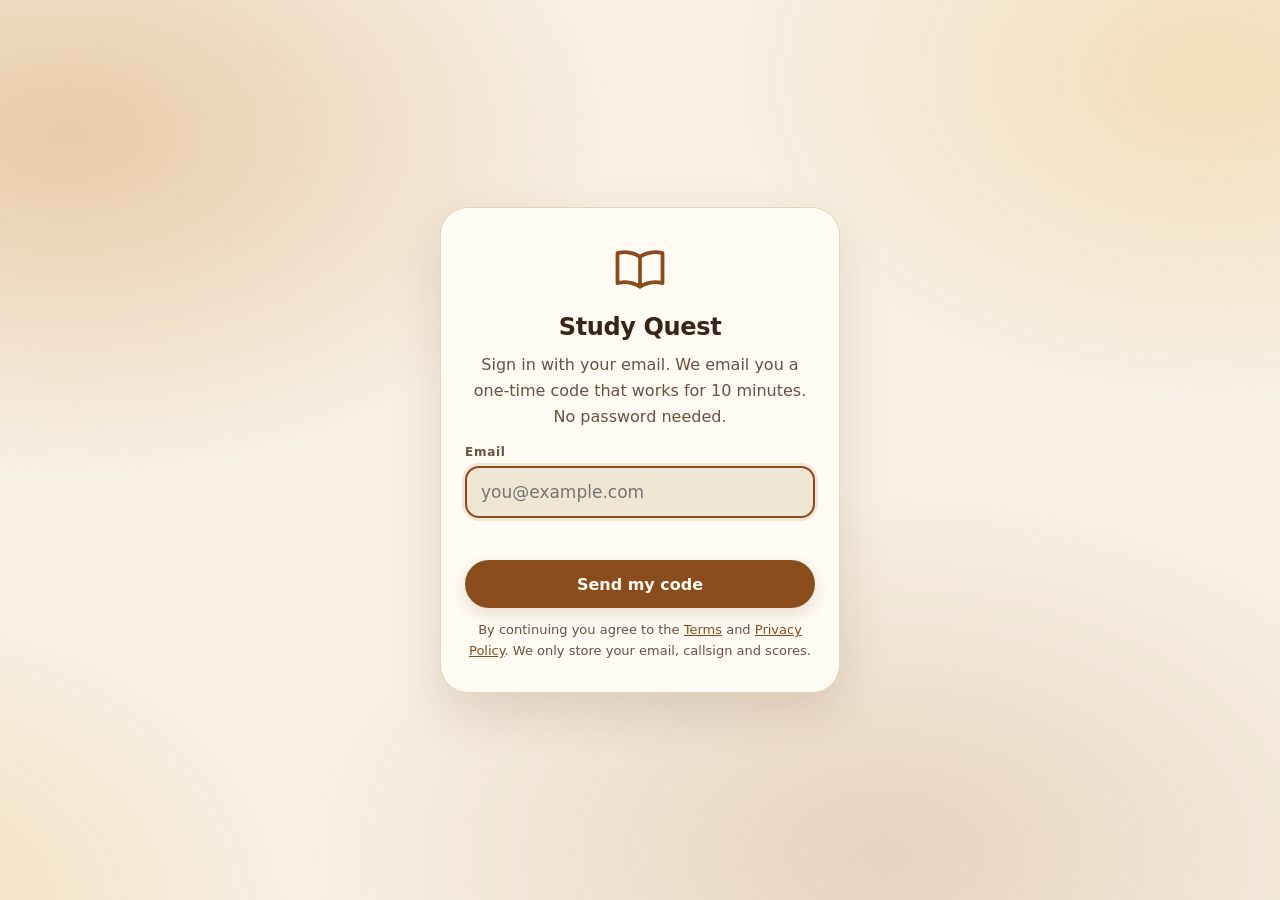
==== index.html @ d28bd45b "Add files via upload" ====
<!doctype html>
<html lang="en"><head><meta charset="utf-8"><meta http-equiv="Content-Security-Policy" content="default-src 'none'; script-src 'self'; style-src 'self' 'unsafe-inline'; font-src 'self'; img-src 'self' data:; connect-src 'self' https://*.supabase.co; base-uri 'none'; form-action 'none'; manifest-src 'self'"><meta name="referrer" content="no-referrer"><meta name="viewport" content="width=device-width,initial-scale=1,viewport-fit=cover"><meta name="robots" content="noindex,nofollow"><title>Study Quest</title>
<meta name="color-scheme" content="light dark">
<meta name="theme-color" content="#1c120c">
<link rel="stylesheet" href="fonts.css">
<style>
:root{--bg:#f7f0e4;--bg2:#f0e6d4;--card:#fffaf2;--cardA:rgba(255,250,242,.94);--tx:#3a2417;--mut:#6a5140;--ac:#8a4c1c;--ac2:#a35f26;--bt:#fffaf2;--ok:#2f6b3a;--bad:#a8321f;--bd:#e4d4ba;--shadow:rgba(90,52,24,.14);--blob1:rgba(214,152,84,.42);--blob2:rgba(240,205,150,.55);--blob3:rgba(176,112,58,.22);--chip:rgba(196,130,60,.16);--carm:#b5702f;--track:#ecdcc3;
--fd:"Inter",system-ui,-apple-system,"Segoe UI",Roboto,sans-serif;--fb:"Inter",system-ui,-apple-system,"Segoe UI",Roboto,sans-serif;--ease:cubic-bezier(.22,1,.36,1);--spring:cubic-bezier(.34,1.4,.64,1)}
@media(prefers-color-scheme:dark){:root:not([data-theme="light"]){--bg:#1c120c;--bg2:#271911;--card:#2a1c13;--cardA:rgba(42,28,19,.94);--tx:#f6ead8;--mut:#cdb79e;--ac:#e8ae6a;--ac2:#d99a52;--bt:#2a1405;--ok:#8fd19a;--bad:#ff9d8a;--bd:#4a3322;--shadow:rgba(0,0,0,.4);--blob1:rgba(176,108,44,.34);--blob2:rgba(120,72,34,.4);--blob3:rgba(224,165,96,.14);--chip:rgba(232,174,106,.16);--carm:#e0a560;--track:#3d2a1b;color-scheme:dark}}
:root[data-theme="dark"]{--bg:#1c120c;--bg2:#271911;--card:#2a1c13;--cardA:rgba(42,28,19,.94);--tx:#f6ead8;--mut:#cdb79e;--ac:#e8ae6a;--ac2:#d99a52;--bt:#2a1405;--ok:#8fd19a;--bad:#ff9d8a;--bd:#4a3322;--shadow:rgba(0,0,0,.4);--blob1:rgba(176,108,44,.34);--blob2:rgba(120,72,34,.4);--blob3:rgba(224,165,96,.14);--chip:rgba(232,174,106,.16);--carm:#e0a560;--track:#3d2a1b;color-scheme:dark}
*{box-sizing:border-box;-webkit-tap-highlight-color:transparent}
html{height:100%;-webkit-text-size-adjust:100%;background:var(--bg)}
body{margin:0;min-height:100%;color:var(--tx);font:16px/1.6 var(--fb);overflow-x:hidden;background:transparent}
/* slow warm background: pre-softened radial gradients drifting with transform only (compositor, no filters) */
body::before,#auth::before{content:"";position:fixed;left:-30%;top:-30%;width:160%;height:160%;z-index:-1;pointer-events:none;will-change:transform;
 background:radial-gradient(38% 34% at 22% 28%,var(--blob1),transparent 70%),radial-gradient(34% 32% at 78% 24%,var(--blob2),transparent 70%),radial-gradient(40% 36% at 62% 78%,var(--blob3),transparent 70%),radial-gradient(30% 30% at 12% 82%,var(--blob2),transparent 70%);
 animation:drift 36s ease-in-out infinite alternate}
#auth::before{z-index:0}
button,input{font:inherit;color:inherit}
button{cursor:pointer;border:0;background:none;touch-action:manipulation}
a{color:inherit}
:focus-visible{outline:3px solid var(--ac);outline-offset:2px;border-radius:8px}
h1,h2,h3{font-family:var(--fd);margin:0;text-wrap:balance;letter-spacing:-.015em}
h2{font-size:22px;margin-bottom:6px;font-weight:700}
.mut{color:var(--mut)}
.skip{position:absolute;left:12px;top:-60px;z-index:100;background:var(--card);border:2px solid var(--ac);border-radius:12px;padding:10px 14px;font-weight:700}
.skip:focus{top:12px}
#hud{position:sticky;top:0;z-index:20;background:var(--cardA);backdrop-filter:blur(10px);-webkit-backdrop-filter:blur(10px);border-bottom:1px solid var(--bd);box-shadow:0 4px 18px var(--shadow)}
.row{display:flex;align-items:center;gap:10px;padding:8px max(16px,env(safe-area-inset-right,0px)) 8px max(16px,env(safe-area-inset-left,0px));max-width:1040px;margin:0 auto}
.brand{display:flex;align-items:center;gap:10px;font:700 19px var(--fd);letter-spacing:-.01em;white-space:nowrap;min-width:0;color:var(--tx)}
.brand svg{flex:none;color:var(--ac)}
.sp{flex:1}
.ib{flex:none;width:44px;height:44px;border-radius:50%;border:1px solid var(--bd);display:grid;place-items:center;font-size:18px;background:var(--card);color:var(--tx);box-shadow:0 2px 8px var(--shadow);transition:transform .3s var(--spring),box-shadow .3s var(--ease)}
.ib .sun{display:none}:root[data-theme="dark"] .ib .sun{display:block}:root[data-theme="dark"] .ib .moon{display:none}@media(prefers-color-scheme:dark){:root:not([data-theme="light"]) .ib .sun{display:block}:root:not([data-theme="light"]) .ib .moon{display:none}}
.ib:hover{box-shadow:0 4px 14px var(--shadow)}
.ib:active{transform:scale(.92)}
main{max-width:1040px;margin:0 auto;padding:28px max(16px,env(safe-area-inset-right,0px)) 96px max(16px,env(safe-area-inset-left,0px))}
main[hidden],#foot[hidden]{display:none}
h1{font-size:clamp(28px,6vw,42px);line-height:1.15;margin-bottom:8px;font-weight:800}
.lead{margin:0 0 26px;max-width:60ch;font-size:17px}
.glist{list-style:none;margin:0;padding:0;display:grid;grid-template-columns:repeat(auto-fill,minmax(min(100%,300px),1fr));gap:20px}
.glist li{min-width:0}
.gcard{position:relative;overflow:hidden;display:block;height:100%;text-decoration:none;background:var(--cardA);border:1px solid var(--bd);border-radius:24px;padding:22px 22px 20px;box-shadow:0 10px 30px var(--shadow);animation:slide .5s var(--ease) both;transition:transform .35s var(--ease),box-shadow .35s var(--ease)}
.gcard::before{content:"";position:absolute;left:0;right:0;top:0;height:6px;background:var(--g,var(--carm))}
.gcard:hover{transform:translateY(-4px);box-shadow:0 16px 38px var(--shadow)}
.ghead{display:flex;gap:14px;align-items:center}
.gico{flex:none;display:grid;place-items:center;width:54px;height:54px;border-radius:18px;background:var(--chip);font-size:28px}
.ghead h2{font-size:19px;margin:0;overflow-wrap:anywhere;line-height:1.25}
.gtest{font-size:14px;color:var(--mut)}
.gstats{display:flex;flex-wrap:wrap;gap:6px 16px;margin:16px 0 10px;font-size:14px}
.gstats b{font-size:17px;font-weight:800}
.bar{height:10px;background:var(--track);border-radius:9px;overflow:hidden}
.bar i{display:block;height:100%;width:0;background:var(--g,var(--carm));border-radius:9px;transition:width .6s var(--ease)}
.gprog{display:flex;justify-content:space-between;gap:8px;font-size:13px;color:var(--mut);margin-top:7px}
.gcta{margin-top:12px;font-weight:800;font-size:14px;color:var(--ac)}
.empty{background:var(--cardA);border:1px solid var(--bd);border-radius:24px;padding:24px;max-width:480px;box-shadow:0 10px 30px var(--shadow)}
.btn{min-height:48px;padding:10px 22px;border-radius:999px;font-weight:700;color:var(--bt);background:var(--ac);box-shadow:0 6px 16px var(--shadow);transition:transform .25s var(--ease),box-shadow .25s var(--ease)}
.btn:hover{transform:translateY(-1px);box-shadow:0 10px 22px var(--shadow)}
#foot{position:fixed;left:0;right:0;bottom:0;z-index:15;display:flex;justify-content:center;align-items:center;gap:0 8px;flex-wrap:wrap;padding:6px 16px max(6px,env(safe-area-inset-bottom,0px));font-size:13px;line-height:1;background:var(--cardA);border-top:1px solid var(--bd);backdrop-filter:blur(8px);-webkit-backdrop-filter:blur(8px)}
#foot a,#foot button{display:inline-flex;align-items:center;justify-content:center;box-sizing:border-box;height:36px;min-height:36px;margin:0;padding:0 8px;border:0;border-radius:8px;background:none;color:var(--mut);font:400 13px/1 var(--fb);text-decoration:underline;text-align:center;vertical-align:baseline;-webkit-appearance:none;appearance:none}
#foot a:hover,#foot button:hover{color:var(--tx)}
/* sign-in card (web.js markup, brown look) */
:root{padding-top:env(safe-area-inset-top,0px)}
#auth{position:fixed;inset:0;z-index:90;display:grid;place-items:center;background:var(--bg);padding:max(16px,env(safe-area-inset-top,0px)) max(16px,env(safe-area-inset-right,0px)) max(16px,env(safe-area-inset-bottom,0px)) max(16px,env(safe-area-inset-left,0px));overflow:auto}
#auth[hidden]{display:none}
.authcard{position:relative;z-index:1;width:100%;max-width:400px;background:var(--card);border:1px solid var(--bd);border-radius:28px;padding:30px 24px;text-align:center;box-shadow:0 20px 50px var(--shadow);animation:popin .45s var(--ease) both}
.authcard h2{margin:6px 0 6px;font-size:24px;font-weight:800}.authcard p{margin:0 0 14px}
.alogo{color:var(--ac);display:grid;place-items:center;height:64px}
.alogo svg{display:none}
.alogo::before{content:"";width:60px;height:60px;background:currentColor;-webkit-mask:url("data:image/svg+xml,%3Csvg xmlns=%22http://www.w3.org/2000/svg%22 viewBox=%220 0 64 64%22%3E%3Cpath d=%22M32 18C26 13 16 12 8 14v32c8-2 18-1 24 4 6-5 16-6 24-4V14c-8-2-18-1-24 4Z%22 fill=%22none%22 stroke=%22%23000%22 stroke-width=%224%22 stroke-linejoin=%22round%22/%3E%3Cpath d=%22M32 18v32%22 stroke=%22%23000%22 stroke-width=%224%22/%3E%3C/svg%3E") center/contain no-repeat;mask:url("data:image/svg+xml,%3Csvg xmlns=%22http://www.w3.org/2000/svg%22 viewBox=%220 0 64 64%22%3E%3Cpath d=%22M32 18C26 13 16 12 8 14v32c8-2 18-1 24 4 6-5 16-6 24-4V14c-8-2-18-1-24 4Z%22 fill=%22none%22 stroke=%22%23000%22 stroke-width=%224%22 stroke-linejoin=%22round%22/%3E%3Cpath d=%22M32 18v32%22 stroke=%22%23000%22 stroke-width=%224%22/%3E%3C/svg%3E") center/contain no-repeat}
.lab{display:block;text-align:left;font-size:12px;font-weight:800;letter-spacing:.06em;color:var(--mut);margin:6px 0 4px}
.ain{width:100%;min-height:52px;border-radius:14px;border:2px solid var(--bd);background:var(--bg2);padding:10px 14px;font-size:17px;color:var(--tx)}
.ain:focus{border-color:var(--ac);outline:none;box-shadow:0 0 0 3px var(--chip)}
.ain.code{text-align:center;font:700 26px var(--fd);letter-spacing:.3em}
.authcard .btn{width:100%;margin-top:8px}
.lnk{margin-top:12px;color:var(--ac);font-weight:700;text-decoration:underline;min-height:44px}
.err{color:var(--bad);min-height:22px;font-size:14px;margin:6px 0;font-weight:700}
.small{font-size:13px}
.spin{width:34px;height:34px;margin:8px auto 14px;border-radius:50%;border:3px solid var(--track);border-top-color:var(--ac);animation:spin 1s linear infinite}
.consent{margin:12px 0 0!important}.consent a{color:var(--ac)}
@keyframes spin{to{transform:rotate(360deg)}}
@keyframes drift{0%{transform:translate3d(-3%,-2%,0) rotate(0deg) scale(1)}50%{transform:translate3d(3%,2%,0) rotate(6deg) scale(1.06)}100%{transform:translate3d(-2%,4%,0) rotate(-4deg) scale(1.02)}}
@keyframes slide{from{opacity:0;transform:translateY(10px) scale(.985)}to{opacity:1;transform:none}}
@keyframes popin{0%{opacity:0;transform:scale(.94) translateY(6px)}100%{opacity:1;transform:none}}
@media(prefers-reduced-motion:reduce){*,*::before,*::after{animation-duration:.01ms!important;animation-iteration-count:1!important;transition-duration:.01ms!important}body::before,#auth::before{animation:none;will-change:auto}.spin{animation-duration:1.5s!important;animation-iteration-count:infinite!important}}
</style>
<link rel="icon" href="data:image/svg+xml,%3Csvg xmlns=%22http://www.w3.org/2000/svg%22 viewBox=%220 0 64 64%22%3E%3Cpath d=%22M32 18C26 13 16 12 8 14v32c8-2 18-1 24 4 6-5 16-6 24-4V14c-8-2-18-1-24 4Z%22 fill=%22%23b5702f%22/%3E%3C/svg%3E"></head><body>
<a class="skip" href="#main">Skip to the guides</a>
<header id="hud"><div class="row">
 <span class="brand"><svg viewBox="0 0 64 64" width="34" height="34" aria-hidden="true"><path d="M32 18C26 13 16 12 8 14v32c8-2 18-1 24 4 6-5 16-6 24-4V14c-8-2-18-1-24 4Z" fill="currentColor" fill-opacity=".2" stroke="currentColor" stroke-width="3.5" stroke-linejoin="round"/><path d="M32 18v32" stroke="currentColor" stroke-width="3.5"/></svg>Study Quest</span></span>
 <span class="sp"></span>
 <button class="ib" id="thm" type="button" aria-label="Switch light or dark mode"><svg class="moon" viewBox="0 0 24 24" width="20" height="20" aria-hidden="true"><path d="M20 14.5A8 8 0 0 1 9.5 4a8 8 0 1 0 10.5 10.5z" fill="currentColor"/></svg><svg class="sun" viewBox="0 0 24 24" width="20" height="20" aria-hidden="true"><circle cx="12" cy="12" r="4.2" fill="currentColor"/><g stroke="currentColor" stroke-width="2" stroke-linecap="round"><path d="M12 2.5v2.2M12 19.3v2.2M2.5 12h2.2M19.3 12h2.2M5.3 5.3l1.6 1.6M17.1 17.1l1.6 1.6M5.3 18.7l1.6-1.6M17.1 6.9l1.6-1.6"/></g></svg></button>
</div></header>
<main id="main" hidden>
 <h1>Pick a study guide</h1>
 <p class="lead mut">Your level and progress for each guide are saved on this device.</p>
 <div id="guides" aria-live="polite"></div>
</main>
<footer id="foot" hidden></footer>
<div id="auth"></div>
<script src="config.js"></script><script src="web.js?v=11"></script><script src="hub.js?v=11"></script>
</body></html>
---- fonts.css ----
@font-face{font-family:'Inter';font-style:normal;font-weight:400;font-display:swap;src:url(fonts/inter-latin-400-normal.woff2) format('woff2')}
@font-face{font-family:'Inter';font-style:normal;font-weight:500;font-display:swap;src:url(fonts/inter-latin-500-normal.woff2) format('woff2')}
@font-face{font-family:'Inter';font-style:normal;font-weight:600;font-display:swap;src:url(fonts/inter-latin-600-normal.woff2) format('woff2')}
@font-face{font-family:'Inter';font-style:normal;font-weight:800;font-display:swap;src:url(fonts/inter-latin-800-normal.woff2) format('woff2')}
@font-face{font-family:'Space Grotesk';font-style:normal;font-weight:500;font-display:swap;src:url(fonts/space-grotesk-latin-500-normal.woff2) format('woff2')}
@font-face{font-family:'Space Grotesk';font-style:normal;font-weight:700;font-display:swap;src:url(fonts/space-grotesk-latin-700-normal.woff2) format('woff2')}
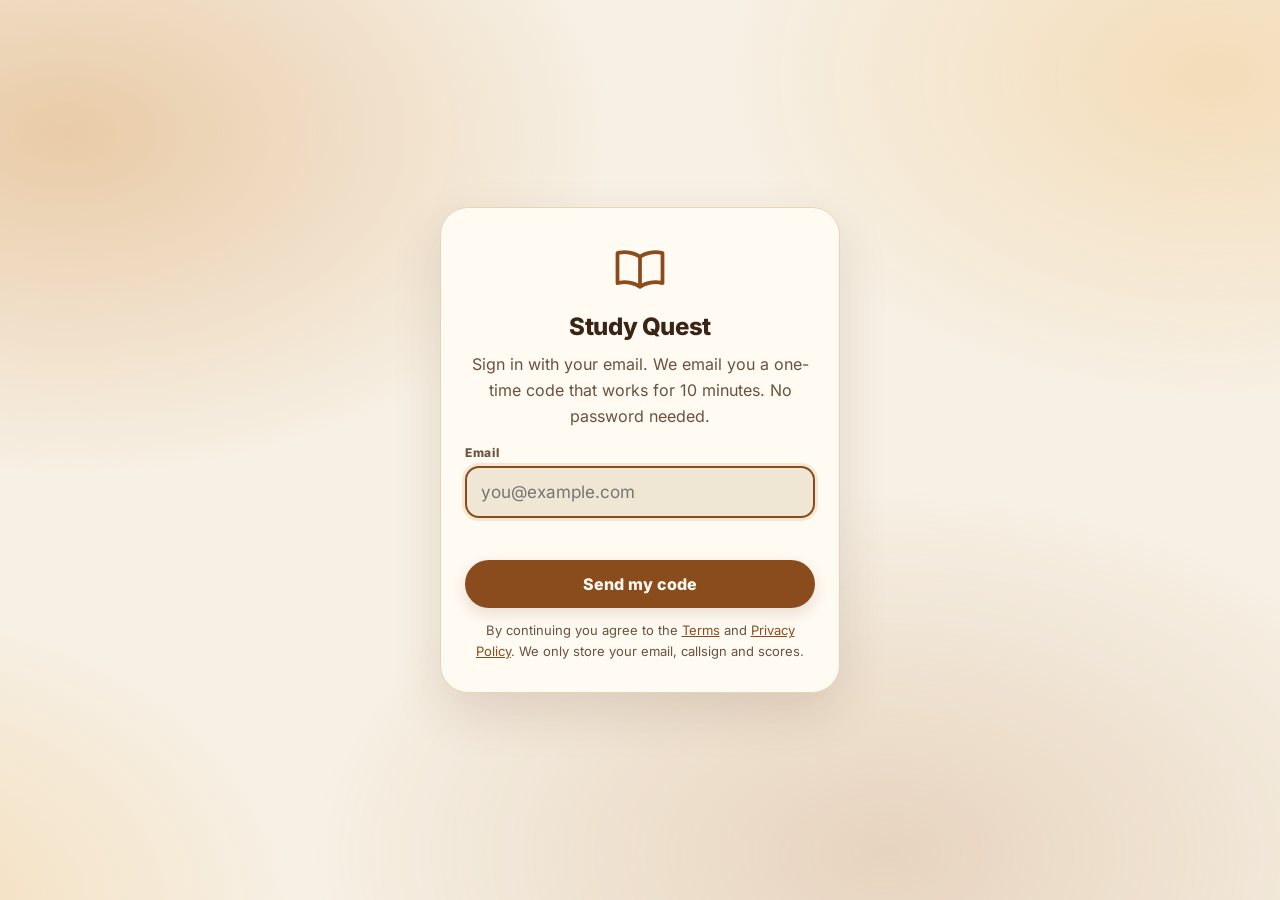
==== commit ae468ecc: "Add files via upload" ====
--- a/index.html
+++ b/index.html
@@ -40,14 +40,14 @@
 .lead{margin:0 0 26px;max-width:60ch;font-size:17px}
 .glist{list-style:none;margin:0;padding:0;display:grid;grid-template-columns:repeat(auto-fill,minmax(min(100%,300px),1fr));gap:20px}
 .glist li{min-width:0}
-.gcard{position:relative;overflow:hidden;display:block;height:100%;text-decoration:none;background:var(--cardA);border:1px solid var(--bd);border-radius:24px;padding:22px 22px 20px;box-shadow:0 10px 30px var(--shadow);animation:slide .5s var(--ease) both;transition:transform .35s var(--ease),box-shadow .35s var(--ease)}
+.gcard{position:relative;overflow:hidden;display:flex;flex-direction:column;box-sizing:border-box;height:100%;text-decoration:none;background:var(--cardA);border:1px solid var(--bd);border-radius:24px;padding:22px 22px 20px;box-shadow:0 10px 30px var(--shadow);animation:slide .5s var(--ease) both;transition:transform .35s var(--ease),box-shadow .35s var(--ease)}
 .gcard::before{content:"";position:absolute;left:0;right:0;top:0;height:6px;background:var(--g,var(--carm))}
 .gcard:hover{transform:translateY(-4px);box-shadow:0 16px 38px var(--shadow)}
 .ghead{display:flex;gap:14px;align-items:center}
 .gico{flex:none;display:grid;place-items:center;width:54px;height:54px;border-radius:18px;background:var(--chip);font-size:28px}
 .ghead h2{font-size:19px;margin:0;overflow-wrap:anywhere;line-height:1.25}
 .gtest{font-size:14px;color:var(--mut)}
-.gstats{display:flex;flex-wrap:wrap;gap:6px 16px;margin:16px 0 10px;font-size:14px}
+.gstats{display:flex;flex-wrap:wrap;align-items:baseline;gap:6px 16px;margin:auto 0 10px;padding-top:16px;font-size:14px}
 .gstats b{font-size:17px;font-weight:800}
 .bar{height:10px;background:var(--track);border-radius:9px;overflow:hidden}
 .bar i{display:block;height:100%;width:0;background:var(--g,var(--carm));border-radius:9px;transition:width .6s var(--ease)}
